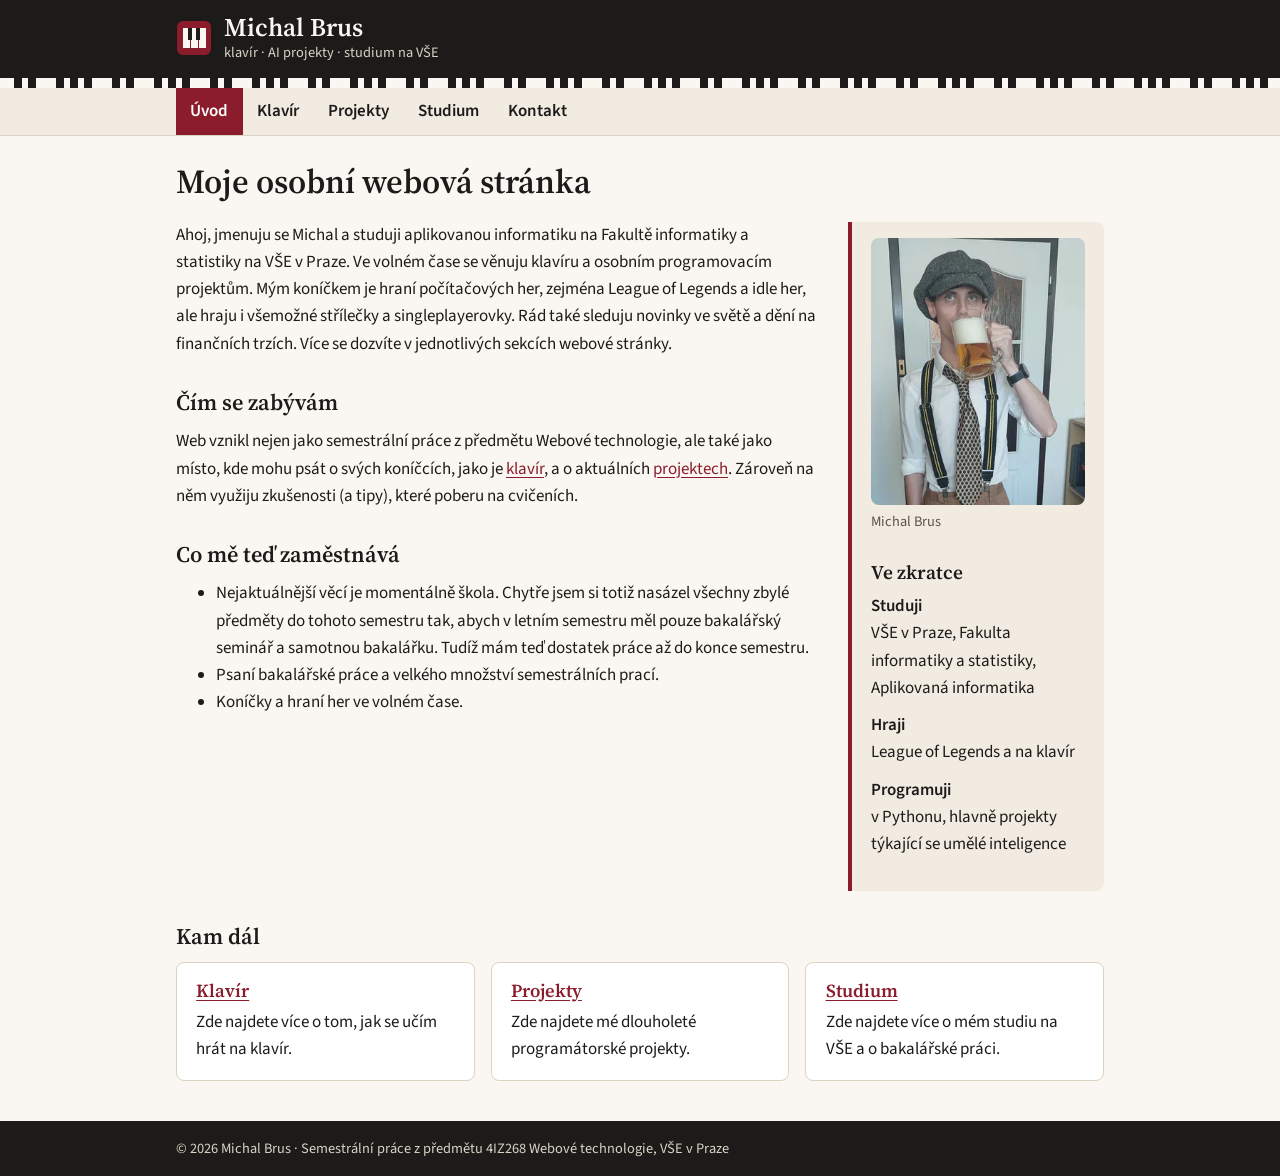
==== index.html @ b0037bb0 "Osobní web – semestrální práce 4IZ268 (statický web)" ====
<!DOCTYPE html>
<html lang="cs">
<head>
    <!-- 04: meta informace -->
    <meta charset="utf-8">
    <meta name="viewport" content="width=device-width, initial-scale=1">
    <title>Úvod – Michal Brus</title>
    <meta name="description" content="Osobní web Michala 'Mišíka' Bruse. Student VŠE, klavírista a autor AI projektů.">
    <meta name="author" content="Michal Brus">
    <link rel="canonical" href="https://misiksisik.github.io/osobni-web/">
    <meta name="theme-color" content="#1d1b19">

    <!-- 04: OpenGraph -->
    <meta property="og:title" content="Úvod – Michal Brus">
    <meta property="og:description" content="Osobní web Michala 'Mišíka' Bruse. Student VŠE, klavírista a autor AI projektů.">
    <meta property="og:type" content="website">
    <meta property="og:locale" content="cs_CZ">
    <meta property="og:url" content="https://misiksisik.github.io/osobni-web/">
    <meta property="og:image" content="https://misiksisik.github.io/osobni-web/img/portret-600.jpg">

    <!-- 05: favicon -->
    <link rel="icon" href="img/favicon.ico" sizes="any">
    <link rel="icon" href="img/favicon.svg" type="image/svg+xml">
    <link rel="apple-touch-icon" href="img/apple-touch-icon.png">

    <!-- 05: písma z Google Fonts -->
    <link rel="preconnect" href="https://fonts.googleapis.com">
    <link rel="preconnect" href="https://fonts.gstatic.com" crossorigin>
    <link rel="stylesheet" href="https://fonts.googleapis.com/css2?family=Source+Serif+4:opsz,wght@8..60,600&amp;family=Source+Sans+3:ital,wght@0,400;0,600;1,400&amp;display=swap">

    <!-- 03: externí styly zvlášť pro obrazovku a pro tisk -->
    <link rel="stylesheet" href="css/style.css" media="screen">
    <link rel="stylesheet" href="css/print.css" media="print">
</head>
<body>
    <a class="preskocit" href="#obsah">Přeskočit na obsah</a>

    <!-- 02: sémantické značky HTML5 -->
    <header class="hlavicka">
        <div class="obal">
            <a class="logo" href="./">
                <svg class="logo-ikona" width="36" height="36" viewBox="0 0 36 36" aria-hidden="true" focusable="false">
                    <rect x="1" y="1" width="34" height="34" rx="6" fill="#8a1c2b"/>
                    <rect x="7" y="8" width="7" height="20" fill="#faf7f2"/>
                    <rect x="15" y="8" width="7" height="20" fill="#faf7f2"/>
                    <rect x="23" y="8" width="7" height="20" fill="#faf7f2"/>
                    <rect x="12" y="8" width="4" height="12" fill="#1d1b19"/>
                    <rect x="20" y="8" width="4" height="12" fill="#1d1b19"/>
                </svg>
                <span class="logo-text">
                    <span class="logo-nazev">Michal Brus</span>
                    <span class="oddelovac"> – </span>
                    <span class="logo-podtitul">klavír · AI projekty · studium na VŠE</span>
                </span>
            </a>
        </div>
    </header>

    <nav class="menu" aria-label="Hlavní navigace">
        <div class="obal">
            <ul>
                <li><a href="./" class="active" aria-current="page">Úvod</a></li>
                <li><a href="klavir.html">Klavír</a></li>
                <li><a href="projekty.html">Projekty</a></li>
                <li><a href="studium.html">Studium</a></li>
                <li><a href="kontakt.html">Kontakt</a></li>
            </ul>
        </div>
    </nav>

    <main id="obsah" class="obal">
        <h1>Moje osobní webová stránka</h1>

        <!-- 04: dvousloupcový layout bez tabulek -->
        <div class="sloupce">
            <article>
                <p>Ahoj, jmenuju se Michal a studuji aplikovanou informatiku na Fakultě informatiky a statistiky na VŠE v Praze. Ve volném čase se věnuju klavíru a osobním programovacím projektům. Mým koníčkem je hraní počítačových her, zejména League of Legends a idle her, ale hraju i všemožné střílečky a singleplayerovky. Rád také sleduju novinky ve světě a dění na finančních trzích. Více se dozvíte v jednotlivých sekcích webové stránky.</p>

                <h2>Čím se zabývám</h2>
                <p>Web vznikl nejen jako semestrální práce z předmětu Webové technologie, ale také jako místo, kde mohu psát o svých koníčcích, jako je <a href="klavir.html">klavír</a>, a o aktuálních <a href="projekty.html">projektech</a>. Zároveň na něm využiju zkušenosti (a tipy), které poberu na cvičeních.</p>

                <h2>Co mě teď zaměstnává</h2>
                <ul>
                    <li>Nejaktuálnější věcí je momentálně škola. Chytře jsem si totiž nasázel všechny zbylé předměty do tohoto semestru tak, abych v letním semestru měl pouze bakalářský seminář a samotnou bakalářku. Tudíž mám teď dostatek práce až do konce semestru.</li>
                    <li>Psaní bakalářské práce a velkého množství semestrálních prací.</li>
                    <li>Koníčky a hraní her ve volném čase.</li>
                </ul>
            </article>

            <aside>
                <!-- 05 + 07: element picture, srcset a WebP na responzivní obrázky -->
                <figure class="portret">
                    <picture>
                        <source type="image/webp" srcset="img/portret-300.webp 300w, img/portret-600.webp 600w" sizes="(max-width: 44rem) 100vw, 16rem">
                        <img src="img/portret-300.jpg" srcset="img/portret-300.jpg 300w, img/portret-600.jpg 600w" sizes="(max-width: 44rem) 100vw, 16rem" width="300" height="375" alt="Michal Brus v bekovce a se šlemi popíjí pivo z půllitru">
                    </picture>
                    <figcaption>Michal Brus</figcaption>
                </figure>

                <h2>Ve zkratce</h2>
                <!-- 02: definiční seznam -->
                <dl class="fakta">
                    <dt>Studuji</dt>
                    <dd>VŠE v Praze, Fakulta informatiky a statistiky, Aplikovaná informatika</dd>
                    <dt>Hraji</dt>
                    <dd>League of Legends a na klavír</dd>
                    <dt>Programuji</dt>
                    <dd>v Pythonu, hlavně projekty týkající se umělé inteligence</dd>
                </dl>
            </aside>
        </div>

        <!-- 04: rozcestník v mřížce a transformace při najetí myší -->
        <section class="rozcestnik" aria-labelledby="kam-dal">
            <h2 id="kam-dal">Kam dál</h2>
            <ul class="karty">
                <li class="karta">
                    <h3><a href="klavir.html">Klavír</a></h3>
                    <p>Zde najdete více o tom, jak se učím hrát na klavír.</p>
                </li>
                <li class="karta">
                    <h3><a href="projekty.html">Projekty</a></h3>
                    <p>Zde najdete mé dlouholeté programátorské projekty.</p>
                </li>
                <li class="karta">
                    <h3><a href="studium.html">Studium</a></h3>
                    <p>Zde najdete více o mém studiu na VŠE a o bakalářské práci.</p>
                </li>
            </ul>
        </section>
    </main>

    <footer class="paticka">
        <div class="obal">
            <p>&copy; 2026 Michal Brus · Semestrální práce z předmětu 4IZ268 Webové technologie, VŠE v Praze</p>
        </div>
    </footer>
</body>
</html>
---- css/style.css ----
/* ==========================================================================
   Styly pro obrazovku (media="screen")
   Čísla v komentářích odkazují na cvičení 4IZ268, ze kterého technika je.
   ========================================================================== */

/* --- Barvy a písma na jednom místě (custom properties) --- */
:root {
    --pozadi: #faf7f2;        /* slonová kost */
    --text: #1d1b19;          /* téměř černá, kontrast s pozadím cca 16 : 1 */
    --text-tlumeny: #5a544c;  /* kontrast cca 7 : 1 */
    --akcent: #8a1c2b;        /* vínová, kontrast s pozadím cca 8 : 1 */
    --akcent-tmavy: #5e1220;
    --plocha: #f1ebe1;
    --linka: #ddd3c3;
    --pismo-text: "Source Sans 3", "Segoe UI", Arial, sans-serif;
    --pismo-nadpis: "Source Serif 4", Georgia, "Times New Roman", serif;
}

*,
*::before,
*::after {
    box-sizing: border-box;   /* 04: šířka včetně paddingu a rámečku */
}

/* --- 03: základní formátování textu --- */
body {
    margin: 0;
    font-family: var(--pismo-text);
    font-size: 1.0625rem;     /* 17 px */
    line-height: 1.6;
    color: var(--text);
    background-color: var(--pozadi);
}

h1,
h2,
h3 {
    font-family: var(--pismo-nadpis);
    font-weight: 600;
    line-height: 1.25;
    color: var(--text);
}

h1 {
    font-size: 2.1rem;
    margin: 0 0 0.6em;
}

h2 {
    font-size: 1.4rem;
    margin: 1.4em 0 0.5em;
}

h3 {
    font-size: 1.15rem;
    margin: 1.2em 0 0.4em;
}

p,
ul,
ol,
dl {
    margin: 0 0 1em;
}

/* --- 03: odkazy, vždy podtržené a jednoznačně odlišené --- */
a {
    color: var(--akcent);
    text-decoration: underline;
    text-underline-offset: 0.15em;
}

a:visited {
    color: var(--akcent-tmavy);
}

a:hover {
    color: var(--akcent-tmavy);
    text-decoration-thickness: 2px;
}

a:focus-visible {
    outline: 3px solid var(--akcent);
    outline-offset: 2px;
}

/* Odkaz „Přeskočit na obsah“ – mimo obrazovku, ukáže se po stisku Tab */
.preskocit {
    position: absolute;
    left: -9999px;
    top: 0.5rem;
    z-index: 10;
    padding: 0.5rem 1rem;
    background: #ffffff;
    color: var(--akcent);
}

.preskocit:focus {
    left: 1rem;
}

/* --- Obal, který drží obsah ve středu --- */
.obal {
    max-width: 60rem;
    margin: 0 auto;
    padding: 0 1rem;
}

/* --- Hlavička a identifikace webu --- */
.hlavicka {
    position: relative;
    background-color: var(--text);
    color: var(--pozadi);
    padding: 0.8rem 0 calc(0.8rem + 10px);
}

/* 07: pruh „klaviatury“ čistě z CSS (opakovaný gradient místo obrázku) */
.hlavicka::after {
    content: "";
    position: absolute;
    left: 0;
    right: 0;
    bottom: 0;
    height: 10px;
    background-color: var(--pozadi);
    background-image:
        repeating-linear-gradient(90deg,
            transparent 0, transparent 14px,
            var(--text) 14px, var(--text) 22px,
            transparent 22px, transparent 28px,
            var(--text) 28px, var(--text) 36px,
            transparent 36px, transparent 56px,
            var(--text) 56px, var(--text) 64px,
            transparent 64px, transparent 70px,
            var(--text) 70px, var(--text) 78px,
            transparent 78px, transparent 84px,
            var(--text) 84px, var(--text) 92px,
            transparent 92px, transparent 98px);
}

.logo {
    display: inline-flex;
    align-items: center;
    gap: 0.75rem;
    color: var(--pozadi);
    text-decoration: none;
}

.logo:visited,
.logo:hover {
    color: var(--pozadi);
}

.logo-ikona {
    flex-shrink: 0;
}

/* pomlčka mezi názvem a podtitulem je jen pro zobrazení bez CSS */
.oddelovac {
    display: none;
}

.logo-text {
    display: flex;
    flex-direction: column;
}

.logo-nazev {
    font-family: var(--pismo-nadpis);
    font-size: 1.6rem;
    font-weight: 600;
    line-height: 1.1;
}

.logo-podtitul {
    font-size: 0.9rem;
    color: #d9d2c5;
}

/* --- Navigace + zvýraznění aktivní položky --- */
.menu {
    background-color: var(--plocha);
    border-bottom: 1px solid var(--linka);
}

.menu ul {
    display: flex;            /* 04: flexbox */
    flex-wrap: wrap;
    margin: 0;
    padding: 0;
    list-style: none;
}

.menu a {
    display: block;
    padding: 0.6rem 0.9rem;
    color: var(--text);
    font-weight: 600;
    text-decoration: none;
}

.menu a:hover {
    text-decoration: underline;
}

.menu a.active {
    background-color: var(--akcent);
    color: #ffffff;
}

/* --- Hlavní obsah --- */
main.obal {
    padding-top: 1.5rem;
    padding-bottom: 2.5rem;
}

/* 04: vícesloupcový layout bez tabulek */
.sloupce {
    display: flex;
    align-items: flex-start;
    gap: 2rem;
}

.sloupce > article {
    flex: 1 1 0;
    min-width: 0;
}

.sloupce > aside {
    flex: 0 0 16rem;
    padding: 1rem 1.2rem;
    background-color: var(--plocha);
    border-left: 4px solid var(--akcent);
    border-radius: 0 8px 8px 0;
}

.sloupce > aside h2:first-child,
.sloupce > aside figure:first-child {
    margin-top: 0;
}

aside h2 {
    font-size: 1.2rem;
}

/* Definiční seznam „Ve zkratce“ */
.fakta dt {
    font-weight: 600;
}

.fakta dd {
    margin: 0 0 0.6em;
}

/* --- 04: rozcestník v mřížce (grid) --- */
.karty {
    display: grid;
    grid-template-columns: repeat(auto-fit, minmax(14rem, 1fr));
    gap: 1rem;
    margin: 0;
    padding: 0;
    list-style: none;
}

.karta {
    padding: 1rem 1.2rem;
    background-color: #ffffff;
    border: 1px solid var(--linka);
    border-radius: 8px;
    transition: transform 0.2s ease, box-shadow 0.2s ease;  /* 07 */
}

.karta:hover {
    transform: translateY(-3px);                             /* 07: transformace */
    box-shadow: 0 6px 16px rgba(29, 27, 25, 0.12);
}

.karta h3 {
    margin-top: 0;
}

.karta p {
    margin-bottom: 0;
}

/* --- Obrázky --- */
img,
svg {
    max-width: 100%;          /* 07: responzivní obrázky */
    height: auto;
}

figure {
    margin: 0 0 1rem;
}

figcaption {
    margin-top: 0.3rem;
    font-size: 0.9rem;
    color: var(--text-tlumeny);
}

.portret img {
    display: block;
    width: 100%;
    border-radius: 8px;
}

/* 04: plovoucí obrázek obtékaný textem */
.vpravo {
    float: right;
    width: 45%;
    margin: 0.3rem 0 1rem 1.5rem;
}

.vpravo img {
    display: block;
    width: 100%;
    border-radius: 6px;
}

/* užší varianta pro obrázky na výšku */
.vpravo.uzky {
    width: 32%;
}

/* článek uzavře plovoucí obsah (náhrada za clear: both) */
article {
    display: flow-root;
}

/* obrázek přes celou šířku článku */
.siroky {
    clear: both;
}

.siroky img {
    display: block;
    width: 100%;
    border-radius: 6px;
}

.diagram {
    clear: both;
    padding: 1rem;
    background-color: #ffffff;
    border: 1px solid var(--linka);
    border-radius: 8px;
}

/* --- Projekty --- */
.projekt + .projekt {
    margin-top: 2rem;
    padding-top: 1rem;
    border-top: 1px solid var(--linka);
}

.na-strance ul {
    display: flex;
    flex-wrap: wrap;
    gap: 0.5rem 1.5rem;
    padding: 0;
    list-style: none;
}

details {
    margin: 1rem 0;
    padding: 0.6rem 1rem;
    background-color: var(--plocha);
    border-radius: 6px;
}

summary {
    font-weight: 600;
    cursor: pointer;
}

/* --- 02 + 03: tabulka (jen pro data) --- */
table {
    width: 100%;
    margin: 0 0 1.5rem;
    border-collapse: collapse;
}

caption {
    margin-bottom: 0.4rem;
    font-weight: 600;
    text-align: left;
}

th,
td {
    padding: 0.5rem 0.7rem;
    text-align: left;
    border-bottom: 1px solid var(--linka);
}

thead th {
    background-color: var(--plocha);
    border-bottom: 2px solid var(--akcent);
}

tbody tr:nth-child(even) {        /* 03: pseudotřída */
    background-color: rgba(241, 235, 225, 0.5);
}

/* --- Časová osa --- */
.osa {
    padding-left: 1.4rem;
    border-left: 3px solid var(--linka);
    list-style-position: inside;
}

.osa li {
    margin-bottom: 0.5rem;
}

address {
    font-style: normal;
}

/* --- Patička --- */
.paticka {
    padding: 1rem 0;
    background-color: var(--text);
    color: #d9d2c5;
    font-size: 0.9rem;
}

.paticka p {
    margin: 0;
}

.paticka a {
    color: #ffffff;
}

/* --- 07: animace, nenápadné zobrazení obsahu po načtení --- */
@keyframes objeveni {
    from {
        opacity: 0;
        transform: translateY(6px);
    }
    to {
        opacity: 1;
        transform: none;
    }
}

main {
    animation: objeveni 0.4s ease-out;
}

/* Kdo má v systému vypnuté animace, nedostane je ani tady */
@media (prefers-reduced-motion: reduce) {
    main,
    .karta {
        animation: none;
        transition: none;
    }
}

/* --- 03 + 07: media queries, responzivní úpravy pro úzké displeje --- */
@media (max-width: 44rem) {
    h1 {
        font-size: 1.75rem;
    }

    .sloupce {
        flex-direction: column;
    }

    .sloupce > aside {
        flex-basis: auto;
        width: 100%;
    }

    .portret {
        max-width: 16rem;
    }

    .vpravo {
        float: none;
        width: 100%;
        margin: 0 0 1rem;
    }

    .vpravo.uzky {
        width: 100%;
        max-width: 20rem;
    }

    .logo-podtitul {
        display: none;
    }
}
---- css/print.css ----
/* ==========================================================================
   Styly pro tisk (media="print") – 03: tiskneme jen to, co má smysl
   Soubor je samostatný, styly pro obrazovku se při tisku nenačítají.
   ========================================================================== */

@page {
    margin: 2cm;
}

body {
    margin: 0;
    font-family: Georgia, "Times New Roman", serif;
    font-size: 12pt;
    line-height: 1.45;
    color: #000000;
    background: #ffffff;
}

/* Skrýt to, co na papíře nedává smysl */
.preskocit,
.menu,
.na-strance,
.rozcestnik,
.logo-ikona {
    display: none;
}

/* Identifikace webu zůstává (textem, takže funguje i bez obrázků) */
.hlavicka {
    margin-bottom: 1cm;
    padding-bottom: 0.3cm;
    border-bottom: 2pt solid #000000;
}

.logo {
    color: #000000;
    text-decoration: none;
}

.logo-nazev {
    display: block;
    font-size: 20pt;
    font-weight: bold;
}

.logo-podtitul {
    display: block;
    font-size: 10pt;
}

.oddelovac {
    display: none;
}

h1 {
    font-size: 22pt;
    margin: 0 0 0.4cm;
}

h2 {
    font-size: 15pt;
    margin: 0.6cm 0 0.2cm;
}

h3 {
    font-size: 13pt;
}

h1,
h2,
h3 {
    page-break-after: avoid;
    break-after: avoid;
}

/* Odkazy černé a podtržené, u externích odkazů vypsat adresu */
a {
    color: #000000;
    text-decoration: underline;
}

a[href^="http"]::after,
a[href^="mailto:"]::after {
    content: " (" attr(href) ")";
    font-size: 9pt;
}

/* Postranní sloupec se vytiskne pod hlavním obsahem s rámečkem */
aside {
    margin-top: 0.5cm;
    padding: 0.3cm 0.4cm;
    border: 1pt solid #999999;
}

/* Obrázky menší a nerozdělené mezi stránky */
img {
    max-width: 8cm;
    height: auto;
}

.siroky img,
svg {
    max-width: 100%;
    height: auto;
}

figure {
    margin: 0 0 0.4cm;
    page-break-inside: avoid;
    break-inside: avoid;
}

figcaption {
    font-size: 9pt;
    font-style: italic;
}

table {
    width: 100%;
    border-collapse: collapse;
}

caption {
    font-weight: bold;
    text-align: left;
}

th,
td {
    padding: 2pt 6pt;
    border: 1pt solid #000000;
    text-align: left;
}

tr {
    page-break-inside: avoid;
    break-inside: avoid;
}

/* Rozbalovací doplňující detaily se netisknou (prohlížeče je tisknou zavřené) */
details {
    display: none;
}

address {
    font-style: normal;
}

.paticka {
    margin-top: 1cm;
    padding-top: 0.2cm;
    border-top: 1pt solid #000000;
    font-size: 9pt;
}
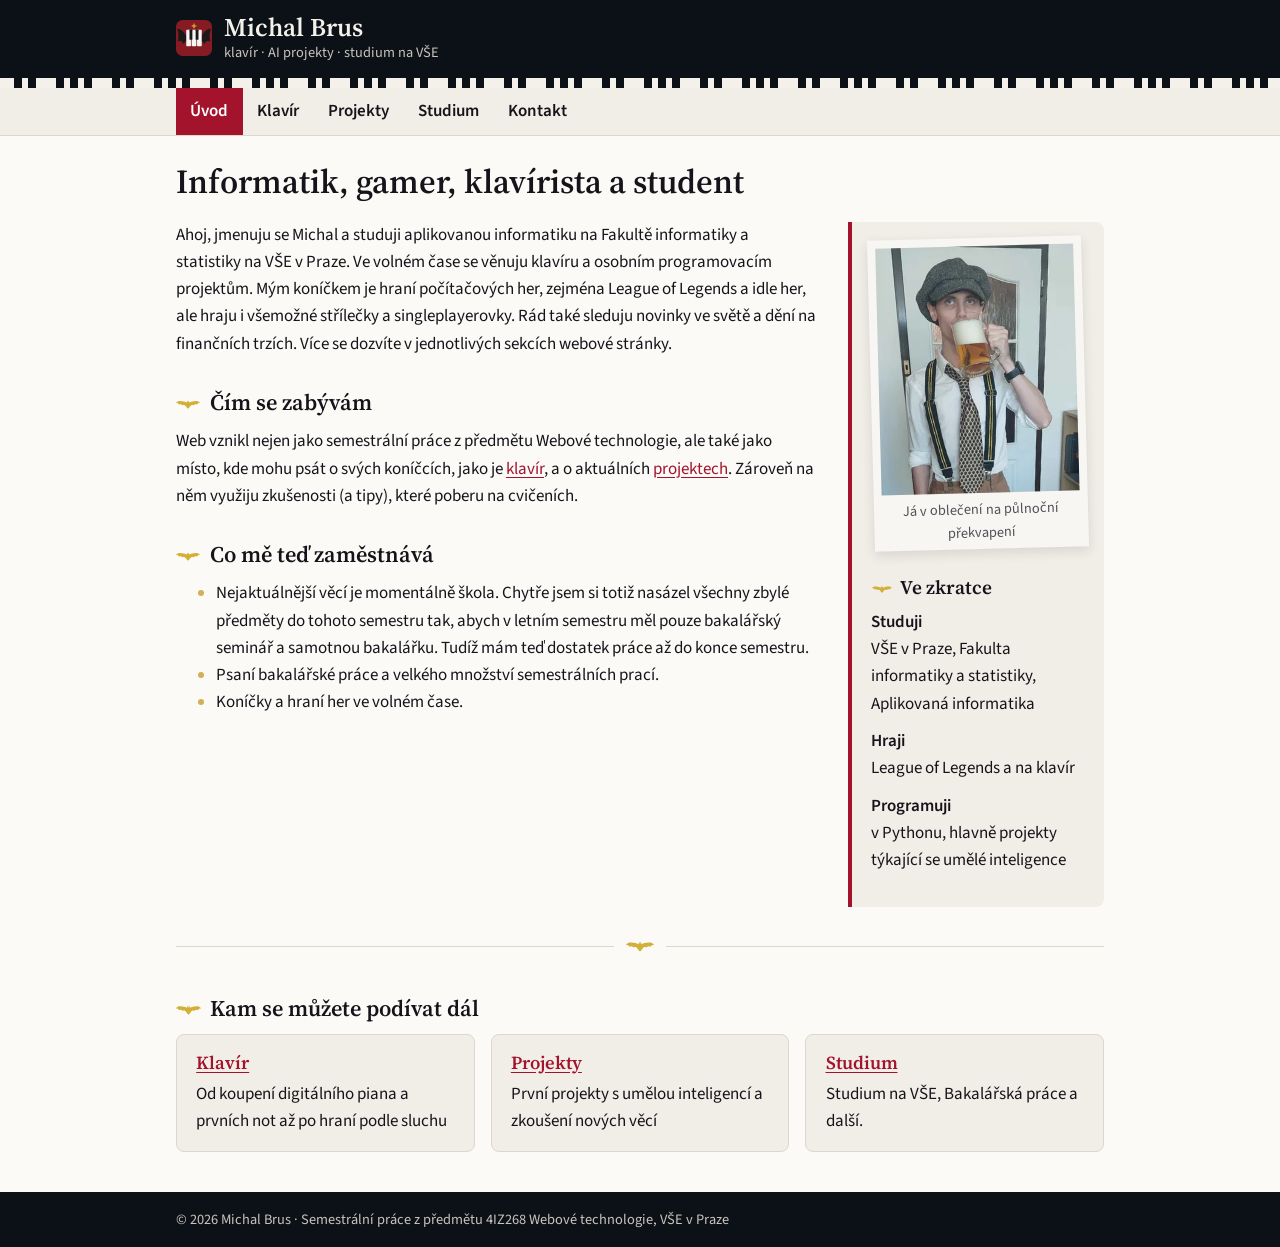
==== commit 91317668: "Přidání detailů" ====
--- a/index.html
+++ b/index.html
@@ -1,7 +1,7 @@
 <!DOCTYPE html>
 <html lang="cs">
 <head>
-    <!-- 04: meta informace -->
+    <!-- meta informace -->
     <meta charset="utf-8">
     <meta name="viewport" content="width=device-width, initial-scale=1">
     <title>Úvod – Michal Brus</title>
@@ -10,7 +10,7 @@
     <link rel="canonical" href="https://misiksisik.github.io/osobni-web/">
     <meta name="theme-color" content="#1d1b19">
 
-    <!-- 04: OpenGraph -->
+    <!-- OpenGraph -->
     <meta property="og:title" content="Úvod – Michal Brus">
     <meta property="og:description" content="Osobní web Michala 'Mišíka' Bruse. Student VŠE, klavírista a autor AI projektů.">
     <meta property="og:type" content="website">
@@ -18,34 +18,38 @@
     <meta property="og:url" content="https://misiksisik.github.io/osobni-web/">
     <meta property="og:image" content="https://misiksisik.github.io/osobni-web/img/portret-600.jpg">
 
-    <!-- 05: favicon -->
+    <!-- favicon -->
     <link rel="icon" href="img/favicon.ico" sizes="any">
     <link rel="icon" href="img/favicon.svg" type="image/svg+xml">
     <link rel="apple-touch-icon" href="img/apple-touch-icon.png">
 
-    <!-- 05: písma z Google Fonts -->
+    <!-- písma z Google Fonts -->
     <link rel="preconnect" href="https://fonts.googleapis.com">
     <link rel="preconnect" href="https://fonts.gstatic.com" crossorigin>
     <link rel="stylesheet" href="https://fonts.googleapis.com/css2?family=Source+Serif+4:opsz,wght@8..60,600&amp;family=Source+Sans+3:ital,wght@0,400;0,600;1,400&amp;display=swap">
 
-    <!-- 03: externí styly zvlášť pro obrazovku a pro tisk -->
+    <!-- externí styly zvlášť pro obrazovku a pro tisk -->
     <link rel="stylesheet" href="css/style.css" media="screen">
     <link rel="stylesheet" href="css/print.css" media="print">
 </head>
 <body>
     <a class="preskocit" href="#obsah">Přeskočit na obsah</a>
 
-    <!-- 02: sémantické značky HTML5 -->
+    <!-- sémantické značky HTML5 -->
     <header class="hlavicka">
         <div class="obal">
             <a class="logo" href="./">
-                <svg class="logo-ikona" width="36" height="36" viewBox="0 0 36 36" aria-hidden="true" focusable="false">
-                    <rect x="1" y="1" width="34" height="34" rx="6" fill="#8a1c2b"/>
-                    <rect x="7" y="8" width="7" height="20" fill="#faf7f2"/>
-                    <rect x="15" y="8" width="7" height="20" fill="#faf7f2"/>
-                    <rect x="23" y="8" width="7" height="20" fill="#faf7f2"/>
-                    <rect x="12" y="8" width="4" height="12" fill="#1d1b19"/>
-                    <rect x="20" y="8" width="4" height="12" fill="#1d1b19"/>
+                <svg class="logo-ikona" width="36" height="36" viewBox="0 0 100 100" aria-hidden="true" focusable="false">
+                    <rect width="100" height="100" rx="18" fill="#861b24"/>
+                    <path id="kridlo" fill="#1b1a19" d="M 30 46 C 23 33, 13 24, 3 24 C 7 34, 8 48, 5 60 Q 14 53, 21.5 66.5 Q 24 58, 30 58 Z"/>
+                    <use href="#kridlo" transform="translate(100 0) scale(-1 1)"/>
+                    <rect x="28.5" y="27" width="13" height="46" rx="2" fill="#f8f6f2"/>
+                    <rect x="43.5" y="27" width="13" height="46" rx="2" fill="#f8f6f2"/>
+                    <rect x="58.5" y="27" width="13" height="46" rx="2" fill="#f8f6f2"/>
+                    <rect x="37.5" y="27" width="8" height="28" rx="1.5" fill="#1b1a19"/>
+                    <rect x="54.5" y="27" width="8" height="28" rx="1.5" fill="#1b1a19"/>
+                    <rect x="48.3" y="10" width="3.4" height="13" fill="#d4af37"/>
+                    <rect x="43.5" y="15" width="13" height="3.4" fill="#d4af37"/>
                 </svg>
                 <span class="logo-text">
                     <span class="logo-nazev">Michal Brus</span>
@@ -69,9 +73,8 @@
     </nav>
 
     <main id="obsah" class="obal">
-        <h1>Moje osobní webová stránka</h1>
+        <h1>Informatik, gamer, klavírista a student</h1>
 
-        <!-- 04: dvousloupcový layout bez tabulek -->
         <div class="sloupce">
             <article>
                 <p>Ahoj, jmenuju se Michal a studuji aplikovanou informatiku na Fakultě informatiky a statistiky na VŠE v Praze. Ve volném čase se věnuju klavíru a osobním programovacím projektům. Mým koníčkem je hraní počítačových her, zejména League of Legends a idle her, ale hraju i všemožné střílečky a singleplayerovky. Rád také sleduju novinky ve světě a dění na finančních trzích. Více se dozvíte v jednotlivých sekcích webové stránky.</p>
@@ -88,17 +91,16 @@
             </article>
 
             <aside>
-                <!-- 05 + 07: element picture, srcset a WebP na responzivní obrázky -->
+                <!-- srcset a WebP na responzivní obrázky -->
                 <figure class="portret">
                     <picture>
                         <source type="image/webp" srcset="img/portret-300.webp 300w, img/portret-600.webp 600w" sizes="(max-width: 44rem) 100vw, 16rem">
                         <img src="img/portret-300.jpg" srcset="img/portret-300.jpg 300w, img/portret-600.jpg 600w" sizes="(max-width: 44rem) 100vw, 16rem" width="300" height="375" alt="Michal Brus v bekovce a se šlemi popíjí pivo z půllitru">
                     </picture>
-                    <figcaption>Michal Brus</figcaption>
+                    <figcaption>Já v oblečení na půlnoční překvapení</figcaption>
                 </figure>
 
                 <h2>Ve zkratce</h2>
-                <!-- 02: definiční seznam -->
                 <dl class="fakta">
                     <dt>Studuji</dt>
                     <dd>VŠE v Praze, Fakulta informatiky a statistiky, Aplikovaná informatika</dd>
@@ -110,21 +112,20 @@
             </aside>
         </div>
 
-        <!-- 04: rozcestník v mřížce a transformace při najetí myší -->
         <section class="rozcestnik" aria-labelledby="kam-dal">
-            <h2 id="kam-dal">Kam dál</h2>
+            <h2 id="kam-dal">Kam se můžete podívat dál</h2>
             <ul class="karty">
                 <li class="karta">
                     <h3><a href="klavir.html">Klavír</a></h3>
-                    <p>Zde najdete více o tom, jak se učím hrát na klavír.</p>
+                    <p>Od koupení digitálního piana a prvních not až po hraní podle sluchu</p>
                 </li>
                 <li class="karta">
                     <h3><a href="projekty.html">Projekty</a></h3>
-                    <p>Zde najdete mé dlouholeté programátorské projekty.</p>
+                    <p>První projekty s umělou inteligencí a zkoušení nových věcí</p>
                 </li>
                 <li class="karta">
                     <h3><a href="studium.html">Studium</a></h3>
-                    <p>Zde najdete více o mém studiu na VŠE a o bakalářské práci.</p>
+                    <p>Studium na VŠE, Bakalářská práce a další.</p>
                 </li>
             </ul>
         </section>
--- a/css/style.css
+++ b/css/style.css
@@ -1,32 +1,49 @@
-/* ==========================================================================
-   Styly pro obrazovku (media="screen")
-   Čísla v komentářích odkazují na cvičení 4IZ268, ze kterého technika je.
-   ========================================================================== */
-
-/* --- Barvy a písma na jednom místě (custom properties) --- */
+
+/* S refactoringem a uhlazením (obou) CSS souboru pomáhala AI */
+/* S AI jsem konzultoval detaily, vzhled tmavého a světlé režimu */
+
+
+/* Tmavý režim */
 :root {
-    --pozadi: #faf7f2;        /* slonová kost */
-    --text: #1d1b19;          /* téměř černá, kontrast s pozadím cca 16 : 1 */
-    --text-tlumeny: #5a544c;  /* kontrast cca 7 : 1 */
-    --akcent: #8a1c2b;        /* vínová, kontrast s pozadím cca 8 : 1 */
-    --akcent-tmavy: #5e1220;
-    --plocha: #f1ebe1;
-    --linka: #ddd3c3;
+    --pozadi: #131a24;        
+    --text: #e9e6ef;         
+    --text-tlumeny: #a7a3b3;  
+    --akcent: #ff7a8a;        
+    --akcent-tmavy: #ff5a6e;
+    --plocha: #1c2431;        
+    --linka: #2f3a4b;
+    --zlata: #d4af5a;         
+    --hlavicka: #0c1118;     
+    --hlavicka-text: #f4f1ea;
+    --hlavicka-tlumeny: #c9c4bb;
+    --stin: rgba(0, 0, 0, 0.4);
     --pismo-text: "Source Sans 3", "Segoe UI", Arial, sans-serif;
     --pismo-nadpis: "Source Serif 4", Georgia, "Times New Roman", serif;
 }
 
+/* Světlý režim */
+@media (prefers-color-scheme: light) {
+    :root {
+        --pozadi: #fbfaf7;        
+        --text: #16141a;         
+        --text-tlumeny: #55505a;  
+        --akcent: #a3132b;        
+        --akcent-tmavy: #6e0d1d;
+        --plocha: #f1eee8;
+        --linka: #ddd6cb;
+        --stin: rgba(29, 27, 25, 0.12);
+    }
+}
 *,
 *::before,
 *::after {
-    box-sizing: border-box;   /* 04: šířka včetně paddingu a rámečku */
-}
-
-/* --- 03: základní formátování textu --- */
+    box-sizing: border-box;   /* šířka včetně paddingu a rámečku */
+}
+/* formátování textu */
 body {
     margin: 0;
     font-family: var(--pismo-text);
-    font-size: 1.0625rem;     /* 17 px */
+    font-size: 1.0625rem;    
     line-height: 1.6;
     color: var(--text);
     background-color: var(--pozadi);
@@ -51,6 +68,16 @@
     margin: 1.4em 0 0.5em;
 }
 
+/* zlatý netopýr před nadpisy H2 */
+h2::before {
+    content: "";
+    display: inline-block;
+    width: 1.1em;
+    height: 0.55em;
+    margin-right: 0.4em;
+    background: url("data:image/svg+xml,%3Csvg xmlns='http://www.w3.org/2000/svg' viewBox='0 0 24 12'%3E%3Cpath fill='%23d4af37' d='M12 4.3L11.3 2.4L10.7 4.4C9 3.6 6 2.7 3.2 3C1.8 3.2.7 4 0 5.1C1.6 4.9 2.6 5.5 3 6.7C4.2 5.9 5.6 6.1 6.4 7.3C7.6 6.5 9.2 6.9 10 8.5C10.6 9.5 11.4 10.2 12 10.8C12.6 10.2 13.4 9.5 14 8.5C14.8 6.9 16.4 6.5 17.6 7.3C18.4 6.1 19.8 5.9 21 6.7C21.4 5.5 22.4 4.9 24 5.1C23.3 4 22.2 3.2 20.8 3C18 2.7 15 3.6 13.3 4.4L12.7 2.4Z'/%3E%3C/svg%3E") center / contain no-repeat;
+}
+
 h3 {
     font-size: 1.15rem;
     margin: 1.2em 0 0.4em;
@@ -63,7 +90,9 @@
     margin: 0 0 1em;
 }
 
-/* --- 03: odkazy, vždy podtržené a jednoznačně odlišené --- */
+
+
+/* odkazy */
 a {
     color: var(--akcent);
     text-decoration: underline;
@@ -74,8 +103,21 @@
     color: var(--akcent-tmavy);
 }
 
+/* označený text v Akvině rudé */
+::selection {
+    background-color: #a3132b;
+    color: #ffffff;
+}
+
+/* zlaté odrážky a čísla v seznamech */
+main li::marker {
+    color: var(--zlata);
+}
+
+/* při najetí se odkaz podtrhne zlatě */
 a:hover {
     color: var(--akcent-tmavy);
+    text-decoration-color: var(--zlata);
     text-decoration-thickness: 2px;
 }
 
@@ -84,7 +126,6 @@
     outline-offset: 2px;
 }
 
-/* Odkaz „Přeskočit na obsah“ – mimo obrazovku, ukáže se po stisku Tab */
 .preskocit {
     position: absolute;
     left: -9999px;
@@ -99,22 +140,21 @@
     left: 1rem;
 }
 
-/* --- Obal, který drží obsah ve středu --- */
+/* Obal pro obsah ve středu */
 .obal {
     max-width: 60rem;
     margin: 0 auto;
     padding: 0 1rem;
 }
 
-/* --- Hlavička a identifikace webu --- */
 .hlavicka {
     position: relative;
-    background-color: var(--text);
-    color: var(--pozadi);
+    background-color: var(--hlavicka);
+    color: var(--hlavicka-text);
     padding: 0.8rem 0 calc(0.8rem + 10px);
 }
 
-/* 07: pruh „klaviatury“ čistě z CSS (opakovaný gradient místo obrázku) */
+/* pruh „klaviatury“ */
 .hlavicka::after {
     content: "";
     position: absolute;
@@ -122,19 +162,19 @@
     right: 0;
     bottom: 0;
     height: 10px;
-    background-color: var(--pozadi);
+    background-color: var(--hlavicka-text);
     background-image:
         repeating-linear-gradient(90deg,
             transparent 0, transparent 14px,
-            var(--text) 14px, var(--text) 22px,
+            var(--hlavicka) 14px, var(--hlavicka) 22px,
             transparent 22px, transparent 28px,
-            var(--text) 28px, var(--text) 36px,
+            var(--hlavicka) 28px, var(--hlavicka) 36px,
             transparent 36px, transparent 56px,
-            var(--text) 56px, var(--text) 64px,
+            var(--hlavicka) 56px, var(--hlavicka) 64px,
             transparent 64px, transparent 70px,
-            var(--text) 70px, var(--text) 78px,
+            var(--hlavicka) 70px, var(--hlavicka) 78px,
             transparent 78px, transparent 84px,
-            var(--text) 84px, var(--text) 92px,
+            var(--hlavicka) 84px, var(--hlavicka) 92px,
             transparent 92px, transparent 98px);
 }
 
@@ -142,20 +182,19 @@
     display: inline-flex;
     align-items: center;
     gap: 0.75rem;
-    color: var(--pozadi);
+    color: var(--hlavicka-text);
     text-decoration: none;
 }
 
 .logo:visited,
 .logo:hover {
-    color: var(--pozadi);
+    color: var(--hlavicka-text);
 }
 
 .logo-ikona {
     flex-shrink: 0;
 }
 
-/* pomlčka mezi názvem a podtitulem je jen pro zobrazení bez CSS */
 .oddelovac {
     display: none;
 }
@@ -174,17 +213,17 @@
 
 .logo-podtitul {
     font-size: 0.9rem;
-    color: #d9d2c5;
-}
-
-/* --- Navigace + zvýraznění aktivní položky --- */
+    color: var(--hlavicka-tlumeny);
+}
+
+/* Navigace */
 .menu {
     background-color: var(--plocha);
     border-bottom: 1px solid var(--linka);
 }
 
 .menu ul {
-    display: flex;            /* 04: flexbox */
+    display: flex;         
     flex-wrap: wrap;
     margin: 0;
     padding: 0;
@@ -204,17 +243,17 @@
 }
 
 .menu a.active {
-    background-color: var(--akcent);
+    background-color: #a3132b;
     color: #ffffff;
 }
 
-/* --- Hlavní obsah --- */
+/* Hlavní obsah */
 main.obal {
     padding-top: 1.5rem;
     padding-bottom: 2.5rem;
 }
 
-/* 04: vícesloupcový layout bez tabulek */
+/* Layout bez tabulek */
 .sloupce {
     display: flex;
     align-items: flex-start;
@@ -252,7 +291,7 @@
     margin: 0 0 0.6em;
 }
 
-/* --- 04: rozcestník v mřížce (grid) --- */
+/* Grid */
 .karty {
     display: grid;
     grid-template-columns: repeat(auto-fit, minmax(14rem, 1fr));
@@ -264,15 +303,15 @@
 
 .karta {
     padding: 1rem 1.2rem;
-    background-color: #ffffff;
+    background-color: var(--plocha);
     border: 1px solid var(--linka);
     border-radius: 8px;
-    transition: transform 0.2s ease, box-shadow 0.2s ease;  /* 07 */
+    transition: transform 0.2s ease, box-shadow 0.2s ease; 
 }
 
 .karta:hover {
-    transform: translateY(-3px);                             /* 07: transformace */
-    box-shadow: 0 6px 16px rgba(29, 27, 25, 0.12);
+    transform: translateY(-3px);                             
+    box-shadow: 0 6px 16px var(--stin);
 }
 
 .karta h3 {
@@ -283,10 +322,10 @@
     margin-bottom: 0;
 }
 
-/* --- Obrázky --- */
+/* Obrázky */
 img,
 svg {
-    max-width: 100%;          /* 07: responzivní obrázky */
+    max-width: 100%;         
     height: auto;
 }
 
@@ -300,13 +339,25 @@
     color: var(--text-tlumeny);
 }
 
+/* portrét jako polaroid: bílý rámeček a lehce natočený */
+.portret {
+    padding: 0.5rem 0.5rem 0.3rem;
+    background-color: #f8f6f2;
+    box-shadow: 0 4px 12px var(--stin);
+    transform: rotate(-1.5deg);
+}
+
 .portret img {
     display: block;
     width: 100%;
-    border-radius: 8px;
-}
-
-/* 04: plovoucí obrázek obtékaný textem */
+}
+
+.portret figcaption {
+    color: #55505a;
+    text-align: center;
+}
+
+/* plovoucí obrázek obtékaný textem */
 .vpravo {
     float: right;
     width: 45%;
@@ -324,7 +375,7 @@
     width: 32%;
 }
 
-/* článek uzavře plovoucí obsah (náhrada za clear: both) */
+
 article {
     display: flow-root;
 }
@@ -343,16 +394,32 @@
 .diagram {
     clear: both;
     padding: 1rem;
-    background-color: #ffffff;
+    background-color: var(--plocha);
     border: 1px solid var(--linka);
     border-radius: 8px;
 }
 
-/* --- Projekty --- */
-.projekt + .projekt {
+/* Projekty */
+/* oddělovač sekcí: dvě čáry a zlatý netopýr uprostřed */
+.projekt + .projekt,
+.rozcestnik {
+    position: relative;
     margin-top: 2rem;
-    padding-top: 1rem;
-    border-top: 1px solid var(--linka);
+    padding-top: 1.5rem;
+}
+
+.projekt + .projekt::before,
+.rozcestnik::before {
+    content: "";
+    position: absolute;
+    top: 0;
+    left: 0;
+    right: 0;
+    height: 14px;
+    background:
+        url("data:image/svg+xml,%3Csvg xmlns='http://www.w3.org/2000/svg' viewBox='0 0 24 12'%3E%3Cpath fill='%23d4af37' d='M12 4.3L11.3 2.4L10.7 4.4C9 3.6 6 2.7 3.2 3C1.8 3.2.7 4 0 5.1C1.6 4.9 2.6 5.5 3 6.7C4.2 5.9 5.6 6.1 6.4 7.3C7.6 6.5 9.2 6.9 10 8.5C10.6 9.5 11.4 10.2 12 10.8C12.6 10.2 13.4 9.5 14 8.5C14.8 6.9 16.4 6.5 17.6 7.3C18.4 6.1 19.8 5.9 21 6.7C21.4 5.5 22.4 4.9 24 5.1C23.3 4 22.2 3.2 20.8 3C18 2.7 15 3.6 13.3 4.4L12.7 2.4Z'/%3E%3C/svg%3E") center / 28px 14px no-repeat,
+        linear-gradient(var(--linka), var(--linka)) left center / calc(50% - 26px) 1px no-repeat,
+        linear-gradient(var(--linka), var(--linka)) right center / calc(50% - 26px) 1px no-repeat;
 }
 
 .na-strance ul {
@@ -375,7 +442,6 @@
     cursor: pointer;
 }
 
-/* --- 02 + 03: tabulka (jen pro data) --- */
 table {
     width: 100%;
     margin: 0 0 1.5rem;
@@ -400,8 +466,8 @@
     border-bottom: 2px solid var(--akcent);
 }
 
-tbody tr:nth-child(even) {        /* 03: pseudotřída */
-    background-color: rgba(241, 235, 225, 0.5);
+tbody tr:nth-child(even) {  
+     background-color: var(--plocha);
 }
 
 /* --- Časová osa --- */
@@ -419,11 +485,10 @@
     font-style: normal;
 }
 
-/* --- Patička --- */
 .paticka {
     padding: 1rem 0;
-    background-color: var(--text);
-    color: #d9d2c5;
+    background-color: var(--hlavicka);
+    color: var(--hlavicka-tlumeny);
     font-size: 0.9rem;
 }
 
@@ -432,10 +497,10 @@
 }
 
 .paticka a {
-    color: #ffffff;
-}
-
-/* --- 07: animace, nenápadné zobrazení obsahu po načtení --- */
+    color: var(--hlavicka-text);
+}
+
+/* animace, ze cvičení 7 */
 @keyframes objeveni {
     from {
         opacity: 0;
@@ -451,7 +516,6 @@
     animation: objeveni 0.4s ease-out;
 }
 
-/* Kdo má v systému vypnuté animace, nedostane je ani tady */
 @media (prefers-reduced-motion: reduce) {
     main,
     .karta {
@@ -460,7 +524,6 @@
     }
 }
 
-/* --- 03 + 07: media queries, responzivní úpravy pro úzké displeje --- */
 @media (max-width: 44rem) {
     h1 {
         font-size: 1.75rem;
--- a/css/print.css
+++ b/css/print.css
@@ -1,7 +1,4 @@
-/* ==========================================================================
-   Styly pro tisk (media="print") – 03: tiskneme jen to, co má smysl
-   Soubor je samostatný, styly pro obrazovku se při tisku nenačítají.
-   ========================================================================== */
+/* S refactoringem a uhlazením (obou) CSS souboru pomáhala AI  */
 
 @page {
     margin: 2cm;
@@ -25,7 +22,6 @@
     display: none;
 }
 
-/* Identifikace webu zůstává (textem, takže funguje i bez obrázků) */
 .hlavicka {
     margin-bottom: 1cm;
     padding-bottom: 0.3cm;
@@ -73,7 +69,6 @@
     break-after: avoid;
 }
 
-/* Odkazy černé a podtržené, u externích odkazů vypsat adresu */
 a {
     color: #000000;
     text-decoration: underline;
@@ -85,14 +80,14 @@
     font-size: 9pt;
 }
 
-/* Postranní sloupec se vytiskne pod hlavním obsahem s rámečkem */
+/* Postranní sloupec */
 aside {
     margin-top: 0.5cm;
     padding: 0.3cm 0.4cm;
     border: 1pt solid #999999;
 }
 
-/* Obrázky menší a nerozdělené mezi stránky */
+/* Obrázky */
 img {
     max-width: 8cm;
     height: auto;
@@ -137,7 +132,7 @@
     break-inside: avoid;
 }
 
-/* Rozbalovací doplňující detaily se netisknou (prohlížeče je tisknou zavřené) */
+/* Rozbalovací doplňující detaily se netisknou */
 details {
     display: none;
 }
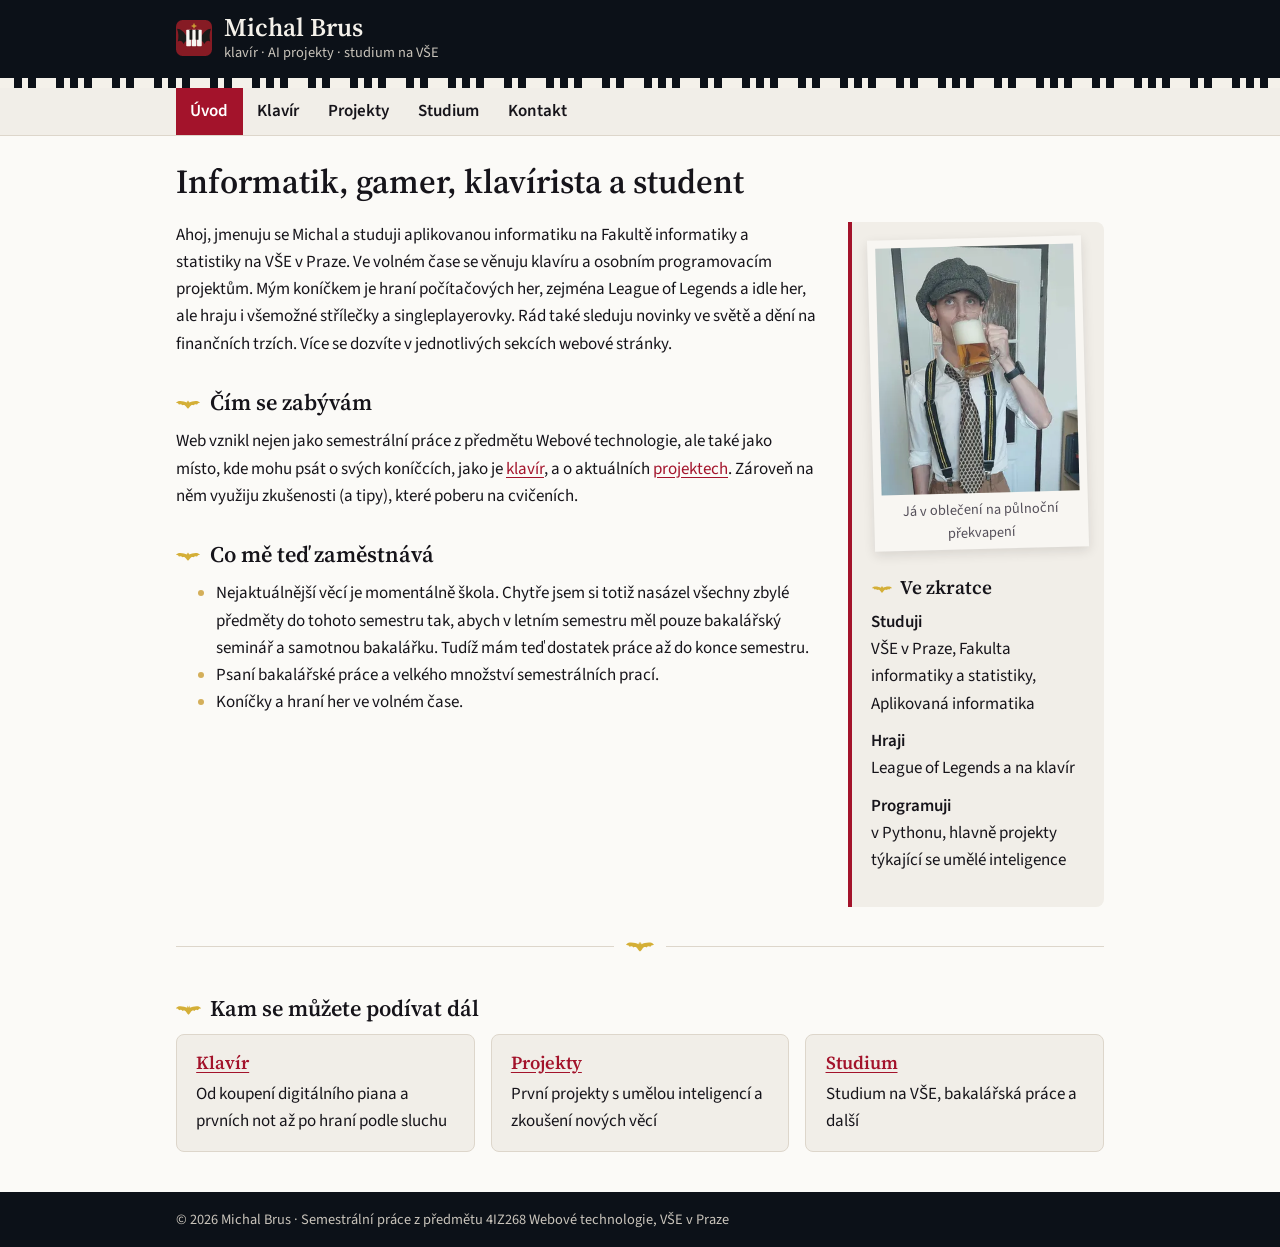
==== commit 6bbb94c3: "Úpravy alt textů a drobné opravy textu" ====
--- a/index.html
+++ b/index.html
@@ -95,7 +95,7 @@
                 <figure class="portret">
                     <picture>
                         <source type="image/webp" srcset="img/portret-300.webp 300w, img/portret-600.webp 600w" sizes="(max-width: 44rem) 100vw, 16rem">
-                        <img src="img/portret-300.jpg" srcset="img/portret-300.jpg 300w, img/portret-600.jpg 600w" sizes="(max-width: 44rem) 100vw, 16rem" width="300" height="375" alt="Michal Brus v bekovce a se šlemi popíjí pivo z půllitru">
+                        <img src="img/portret-300.jpg" srcset="img/portret-300.jpg 300w, img/portret-600.jpg 600w" sizes="(max-width: 44rem) 100vw, 16rem" width="300" height="375" alt="Michal Brus (Já) v bekovce s půllitrem piva">
                     </picture>
                     <figcaption>Já v oblečení na půlnoční překvapení</figcaption>
                 </figure>
@@ -125,7 +125,7 @@
                 </li>
                 <li class="karta">
                     <h3><a href="studium.html">Studium</a></h3>
-                    <p>Studium na VŠE, Bakalářská práce a další.</p>
+                    <p>Studium na VŠE, bakalářská práce a další</p>
                 </li>
             </ul>
         </section>
--- a/css/style.css
+++ b/css/style.css
@@ -337,6 +337,7 @@
     margin-top: 0.3rem;
     font-size: 0.9rem;
     color: var(--text-tlumeny);
+    text-align: center;
 }
 
 /* portrét jako polaroid: bílý rámeček a lehce natočený */
@@ -354,7 +355,6 @@
 
 .portret figcaption {
     color: #55505a;
-    text-align: center;
 }
 
 /* plovoucí obrázek obtékaný textem */
